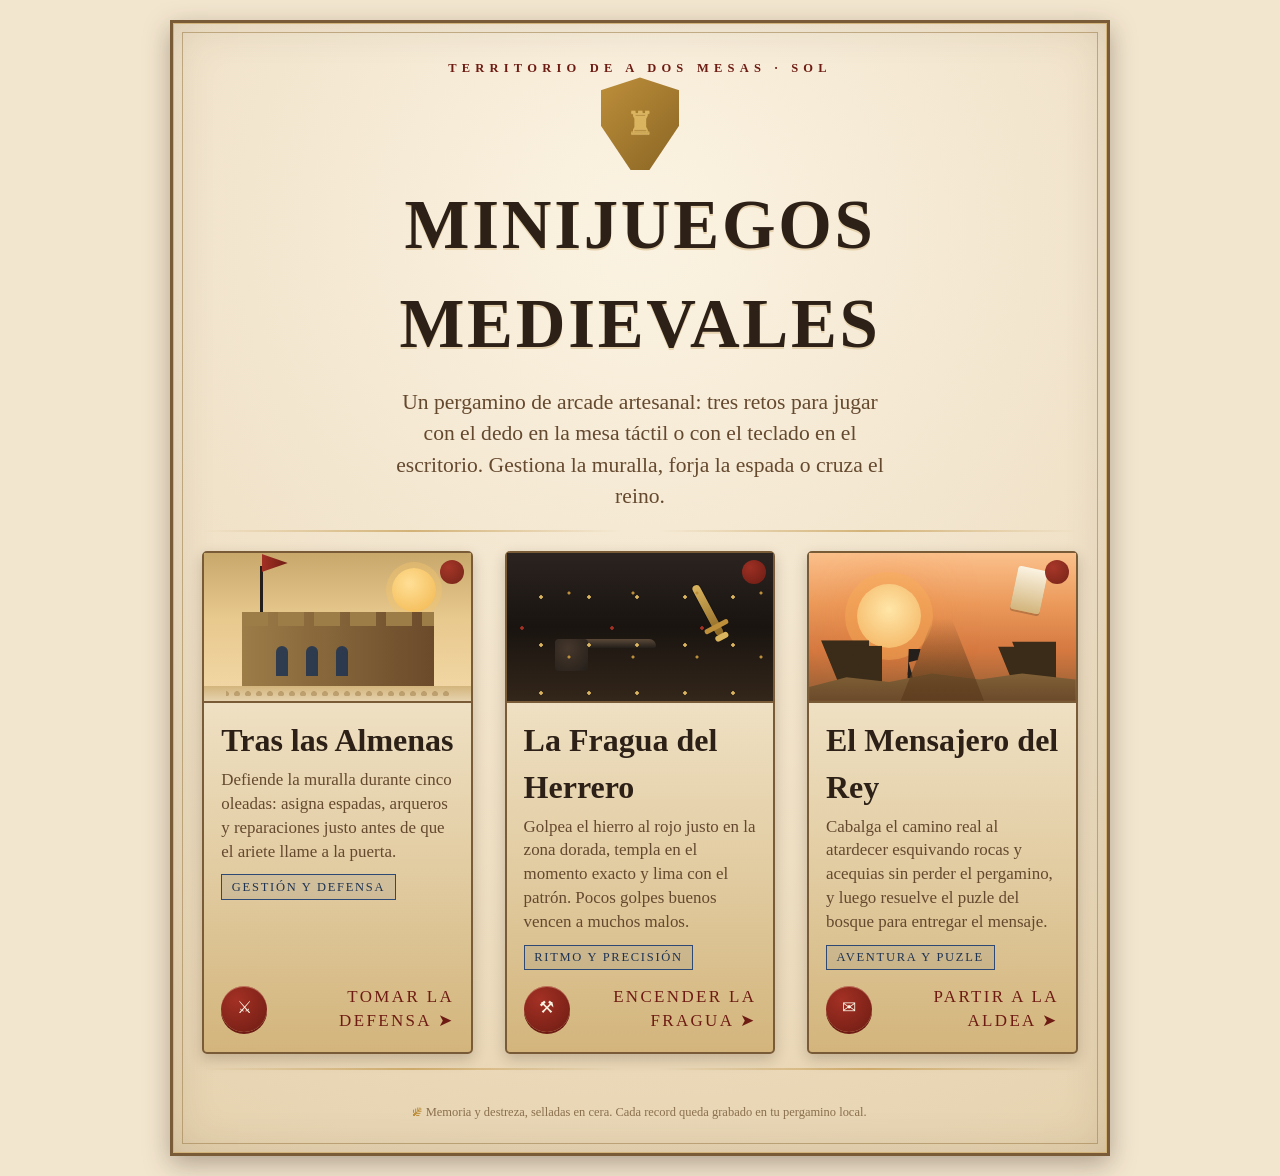
==== index.html @ dc5b3a31 "Minijuegos medievales (Sol solo): almenas, fragua y mensajero" ====
<!doctype html>
<html lang="es">
<head>
  <meta charset="utf-8">
  <meta name="viewport" content="width=device-width, initial-scale=1, viewport-fit=cover">
  <title>Minijuegos Medievales · Pergamino de Sol</title>
  <meta name="description" content="Pack de tres minijuegos arcade artesanales inspirados en el manuscrito medieval: almenas, fragua y camino real.">
  <link rel="stylesheet" href="style.css">
</head>
<body class="menu-pagina">

<main class="page">
  <div class="papel">

    <header class="cabecera">
      <div class="reino">Territorio de a dos mesas · Sol</div>
      <div class="crest" role="img" aria-label="Escudo de armas del reino"></div>
      <h1>Minijuegos Medievales</h1>
      <p class="sub">Un pergamino de arcade artesanal: tres retos para jugar con el dedo en la mesa
        táctil o con el teclado en el escritorio. Gestiona la muralla, forja la espada o cruza el reino.</p>
    </header>

    <div class="filig" aria-hidden="true"><span class="gema"></span></div>

    <!-- ==================== MENÚ DE TARJETAS ==================== -->
    <nav class="menu" aria-label="Juegos">

      <!-- Castillo · Tras las Almenas -->
      <a class="card" href="castillo.html" aria-label="Jugar Tras las Almenas: defensa del castillo">
        <div class="portada" aria-hidden="true">
          <div class="escena-castillo">
            <div class="cielo"></div>
            <div class="sol"></div>
            <div class="muralla">
              <div class="almenas"></div>
              <div class="vanos"></div>
              <div class="bandera"></div>
            </div>
            <div class="suelo"></div>
            <div class="piedras"></div>
          </div>
        </div>
        <div class="cuerpo">
          <h2>Tras las Almenas</h2>
          <p class="mecanica">Defiende la muralla durante cinco oleadas: asigna espadas, arqueros
            y reparaciones justo antes de que el ariete llame a la puerta.</p>
          <span class="etiqueta">Gestión y defensa</span>
          <div class="play-row">
            <span class="sello-lacre">⚔</span>
            <span class="promesa">Tomar la defensa</span>
          </div>
        </div>
      </a>

      <!-- Fragua · La Fragua del Herrero -->
      <a class="card" href="fragua.html" aria-label="Jugar La Fragua del Herrero: obra del hierro">
        <div class="portada" aria-hidden="true">
          <div class="escena-fragua">
            <div class="espada"></div>
            <div class="yunque">
              <div class="yugo"></div>
              <div class="cuerpo"></div>
            </div>
            <div class="chispas"></div>
          </div>
        </div>
        <div class="cuerpo">
          <h2>La Fragua del Herrero</h2>
          <p class="mecanica">Golpea el hierro al rojo justo en la zona dorada, templa en el momento
            exacto y lima con el patrón. Pocos golpes buenos vencen a muchos malos.</p>
          <span class="etiqueta">Ritmo y precisión</span>
          <div class="play-row">
            <span class="sello-lacre">⚒</span>
            <span class="promesa">Encender la fragua</span>
          </div>
        </div>
      </a>

      <!-- Heraldo · El Mensajero del Rey -->
      <a class="card" href="heraldo.html" aria-label="Jugar El Mensajero del Rey: cabalgar y entregar">
        <div class="portada" aria-hidden="true">
          <div class="escena-heraldo">
            <div class="sol-bajo"></div>
            <div class="arbol--a arbol"></div>
            <div class="arbol--b arbol"></div>
            <div class="arbol--c arbol"></div>
            <div class="arbol--d arbol"></div>
            <div class="pergamino"></div>
            <div class="jinete"></div>
            <div class="colinas"></div>
            <div class="carretera"></div>
          </div>
        </div>
        <div class="cuerpo">
          <h2>El Mensajero del Rey</h2>
          <p class="mecanica">Cabalga el camino real al atardecer esquivando rocas y acequias sin
            perder el pergamino, y luego resuelve el puzle del bosque para entregar el mensaje.</p>
          <span class="etiqueta">Aventura y puzle</span>
          <div class="play-row">
            <span class="sello-lacre">✉</span>
            <span class="promesa">Partir a la aldea</span>
          </div>
        </div>
      </a>

    </nav>

    <div class="filig" aria-hidden="true"><span class="gema"></span></div>

    <footer class="pie">
      <span>Memoria y destreza, selladas en cera. Cada record queda grabado en tu pergamino local.</span>
    </footer>

  </div>
</main>

</body>
</html>
---- style.css ----
/* ============================================================================
   MINIJUEGOS MEDIEVALES — style.css
   Estética: pergamino ilustrado → arcade artesanal.
   Sin dependencias ni recursos externos (CSS puro, fuentes del sistema).
   Arquitectura compartida para el menú y los 3 juegos. Clases generales y
   modificadores por <body class="juego castillo|fragua|heraldo">.
   ========================================================================== */

/* ---------------------------------------------------------------------------
   1 · TOKENS
--------------------------------------------------------------------------- */
:root {
  /* ---- paleta: pergamino cálido, tinta sepia, lacre, azul heráldico, oro ---- */
  --perga-alto: #fbf3e2;   /* pergamino claro (fondos elevados) */
  --perga:      #f3e6cf;   /* pergamino medio (fondo general) */
  --perga-som:  #e6d2ae;   /* pergamino sombreado */
  --perga-dor:  #d3b57c;   /* pergamino envejecido (detalles) */
  --tinta:      #2c2017;   /* tinta sepia oscura (texto principal) */
  --tinta-bla:  #65492f;   /* tinta media (subtextos) */
  --tinta-ten:  #8a6f4d;   /* tinta tenue (leyendas) */
  --sepia:      #7a5b37;
  --lacre:      #a33024;   /* rojo de lacre */
  --lacre-osc:  #6e1c13;
  --azul:       #2e4a74;   /* azul heráldico */
  --azul-osc:   #1e3352;
  --oro:        #bd8f3b;   /* oro envejecido */
  --oro-cl:     #dab45e;
  --oro-osc:    #8a6523;
  --tierra:     #6a4a2a;
  --tierra-cl:  #9c7c47;
  --caron:      #241f1a;   /* carbón / hierro */
  --verda:      #4a6b3a;   /* verde bosque (vida) */
  --acento:     var(--lacre); /* hue por defecto (cada juego lo modula) */

  /* ---- tipografía local (sin webfonts) ---- */
  --fuente-dis:      Georgia, "Palatino Linotype", "Book Antiqua", Palatino, "Times New Roman", serif;
  --fuente-cuerpo:   "Palatino Linotype", Georgia, "Times New Roman", serif;
  --fuente-mono:     "Courier New", "Consolas", monospace;

  /* ---- geometría ---- */
  --r-borde:   5px;      /* esquinas suaves pero cuadradas, nada "SaaS" */
  --min-touch: 48px;     /* objetivo táctil mínimo */

  /* ---- ritmo tipográfico fluido (clamp) ---- */
  --t-xxs:   clamp(0.68rem, 0.70rem + 0.1vw, 0.80rem);
  --t-xs:    clamp(0.80rem, 0.82rem + 0.2vw, 0.94rem);
  --t-sm:    clamp(0.92rem, 0.94rem + 0.2vw, 1.06rem);
  --t-md:    clamp(1.05rem, 1.12rem + 0.5vw, 1.35rem);
  --t-lg:    clamp(1.35rem, 1.55rem + 1.0vw, 2.00rem);
  --t-xl:    clamp(1.90rem, 2.30rem + 1.7vw, 3.10rem);
  --t-xxl:   clamp(2.50rem, 3.20rem + 2.4vw, 4.30rem);
}

/* ---------------------------------------------------------------------------
   2 · RESET + BASE
--------------------------------------------------------------------------- */
*, *::before, *::after { box-sizing: border-box; margin: 0; }

/* hidden siempre gana a cualquier display autor (overlays, hud, etc.) */
[hidden] { display: none !important; }

html { -webkit-text-size-adjust: 100%; text-size-adjust: 100%; }

body {
  font-family: var(--fuente-cuerpo);
  color: var(--tinta);
  background-color: var(--perga);
  min-height: 100vh;
  line-height: 1.45;
  overflow-x: hidden;
}
img, canvas, svg, video { max-width: 100%; display: block; }
button { font: inherit; cursor: pointer; touch-action: manipulation; }
input, textarea, select { font: inherit; }

/* Canvas de juego: el dedo no debe disparar scroll/zoom sobre el lienzo. */
canvas { touch-action: none; }

/* Franja segura (móviles con barra inferior / gestos) */
@supports (padding: max(1px)) {
  body { padding-bottom: max(0px, env(safe-area-inset-bottom)); }
}

/* Foco visible inequívoco */
:focus-visible {
  outline: 3px solid var(--oro-cl);
  outline-offset: 3px;
  box-shadow: 0 0 0 4px var(--perga-alto);
}
::selection { background: var(--sepia); color: var(--perga-alto); }

/* Reducción de movimiento */
@media (prefers-reduced-motion: reduce) {
  *, *::before, *::after {
    animation-duration: 0.001ms !important;
    animation-iteration-count: 1 !important;
    transition-duration: 0.001ms !important;
    scroll-behavior: auto !important;
  }
}

/* ---------------------------------------------------------------------------
   3 · HOJA DE PERGAMINO (página general: fondo, marco, filigrana)
--------------------------------------------------------------------------- */
.page {
  min-height: 100vh;
  padding: clamp(0.6rem, 0.8rem + 0.6vw, 1.4rem) clamp(0.75rem, 1rem + 1vw, 2rem);
  display: flex;
  flex-direction: column;
  align-items: center;
}

.papel {
  position: relative;
  width: min(96vw, 940px);
  background:
    radial-gradient(circle at 50% 18%, var(--perga-alto) 0%, var(--perga) 38%, var(--perga-som) 100%);
  border: 3px solid var(--sepia);
  box-shadow:
    inset 0 0 0 1px var(--perga-dor),
    inset 0 0 46px rgba(58, 37, 15, 0.12),
    0 8px 24px rgba(52, 34, 18, 0.35);
  padding: clamp(1rem, 1.2rem + 0.8vw, 2rem);
}
/* doble marco interior */
.papel::before {
  content: "";
  position: absolute; inset: 9px;
  border: 1px solid var(--tierra-cl);
  opacity: 0.55;
  pointer-events: none;
}

/* Filigrana horizontal con gema central */
.filig { display: flex; align-items: center; gap: 1.1rem; margin-block: 0.9rem; }
.filig::before, .filig::after {
  content: "";
  flex: 1; height: 2px;
  background: linear-gradient(90deg, transparent, var(--oro), transparent);
  opacity: 0.6;
}
.filig > .gema { color: var(--oro); font-size: var(--t-sm); line-height: 1; }

/* ---------------------------------------------------------------------------
   4 · TIPOGRAFÍA UTILITARIA
--------------------------------------------------------------------------- */
h1, h2, h3 { font-family: var(--fuente-dis); font-weight: 700; }
.versalitas {
  text-transform: uppercase;
  letter-spacing: 0.08em;
}
.centrado { text-align: center; }
.muted { color: var(--tinta-bla); }
.tenue { color: var(--tinta-ten); }

/* rótulo pequeño de heráldica (mini-mayúsculas espaciado) */
.rotulo {
  font-family: var(--fuente-dis);
  font-size: var(--t-xxs);
  text-transform: uppercase;
  letter-spacing: 0.18em;
  color: var(--oro-osc);
}

/* ---------------------------------------------------------------------------
   5 · BOTONES
--------------------------------------------------------------------------- */
.btn {
  display: inline-flex; align-items: center; justify-content: center; gap: 0.5rem;
  min-height: var(--min-touch);
  padding: 0.7rem 1.5rem;
  font-family: var(--fuente-dis);
  font-size: var(--t-md);
  letter-spacing: 0.05em;
  border: 2px solid var(--lacre-osc);
  background: linear-gradient(var(--lacre), var(--lacre-osc));
  color: var(--perga-alto);
  border-radius: var(--r-borde);
  box-shadow: 0 3px 0 var(--lacre-osc), inset 0 1.5px rgba(255, 214, 180, 0.30);
  cursor: pointer; user-select: none;
  transition: transform 90ms ease, box-shadow 90ms ease, filter 120ms ease;
  text-decoration: none;
}
.btn:hover, .btn:focus { filter: brightness(1.10); }
.btn:active { transform: translateY(2px); box-shadow: 0 1px 0 var(--lacre-osc); }

.btn--oro {
  background: linear-gradient(var(--oro), var(--oro-osc));
  border-color: var(--oro-osc);
  color: var(--caron);
  box-shadow: 0 3px 0 var(--oro-osc), inset 0 1.5px rgba(255, 240, 190, 0.45);
}
.btn--papel {
  background: linear-gradient(var(--perga-alto), var(--perga-dor));
  border-color: var(--sepia);
  color: var(--tinta);
  box-shadow: 0 3px 0 rgba(90, 63, 32, 0.5);
}
.btn--hueco {
  background: transparent; border: 2px solid currentColor; color: inherit;
  box-shadow: none;
}
.btn--pequeno { min-height: 44px; padding: 0.45rem 1rem; font-size: var(--t-sm); }
.btn--ancho { width: 100%; }

/* botón JUGAR — principal de la titular (convenio: #btn-jugar) */
.btn-jugar {
  min-width: 11rem;
  font-family: var(--fuente-dis);
  font-size: var(--t-lg);
  font-weight: 700;
  padding: 0.85rem 2.2rem;
  border-width: 3px;
}
.btn-jugar::before { content: "▶ "; }

/* ---------------------------------------------------------------------------
   6 · ESTADOS COMUNES (los juegos los reutilizan)
--------------------------------------------------------------------------- */
.is-hidden { display: none !important; }
.is-invis { visibility: hidden; }
.is-flash { animation: tap-flash 0.35s steps(2) both; }
@keyframes tap-flash { 0%, 100% { opacity: 1; } 50% { opacity: 0.15; } }
.is-mono { font-family: var(--fuente-mono); }
.is-faded { opacity: 0.55; }
.is-victoria { animation: eyeblink 7s ease-in-out; }
@keyframes eyeblink { 0%, 100% { transform: scale(1); } 50% { transform: scale(1.06); } }

.sello-pausa {
  position: absolute; inset: 0; z-index: 10;
  display: grid; place-items: center;
  background: rgba(47, 34, 20, 0.32);
}
.sello-pausa .sello {
  width: 118px; height: 118px; border-radius: 50%;
  border: 8px double var(--lacre);
  background: radial-gradient(var(--perga-alto), var(--perga-dor));
  display: grid; place-items: center; text-align: center;
  font-family: var(--fuente-dis);
  font-size: var(--t-sm); letter-spacing: 0.22em;
  color: var(--lacre-osc);
  text-transform: uppercase;
}

/* ---------------------------------------------------------------------------
   7 · CABECERA Y PIE DEL MENÚ
--------------------------------------------------------------------------- */
.cabecera { padding: 0.4rem 0 0.2rem; text-align: center; }
.cabecera .reino {
  font-family: var(--fuente-dis);
  font-size: var(--t-xxs);
  font-weight: 700;
  letter-spacing: 0.42em; text-transform: uppercase;
  color: var(--lacre-osc);
}
.cabecera h1 {
  font-size: var(--t-xxl);
  text-transform: uppercase; letter-spacing: 0.04em;
  color: var(--tinta);
  text-shadow: 0 2px 0 var(--perga-som);
}
.cabecera .sub {
  margin: 0.55em auto 0;
  max-width: 46ch; text-align: center;
  font-size: var(--t-md);
  color: var(--tinta-bla);
}

/* Escudo de armas (crest) con clip-path, sin imágenes */
.crest {
  width: clamp(52px, 58px + 1.6vw, 84px);
  aspect-ratio: 1 / 1.18;
  margin: 0 auto 0.35rem;
  clip-path: polygon(50% 0%, 100% 14%, 100% 52%, 62% 100%, 38% 100%, 0% 52%, 0% 14%);
  background: linear-gradient(135deg, var(--oro), var(--oro-osc));
  display: grid; place-items: center;
}
.crest::before {
  content: "";
  position: absolute; inset: 18%;
  clip-path: inherit;
  background: linear-gradient(135deg, var(--azul), var(--azul-osc));
}
.crest::after {
  content: "♜";
  font-size: var(--t-lg); color: var(--oro-cl);
  text-shadow: 0 1px 0 rgba(255, 226, 150, 0.5);
}

.pie {
  text-align: center;
  margin-top: 1.8rem;
  font-size: var(--t-xxs); color: var(--tinta-ten);
}
.pie::before { content: "⸙  "; color: var(--oro); font-size: var(--t-sm); }

/* ---------------------------------------------------------------------------
   8 · MENÚ: TARJETAS (enlaces táctiles grandes con portada CSS)
--------------------------------------------------------------------------- */
.menu {
  display: grid;
  grid-template-columns: repeat(auto-fill, minmax(260px, 1fr));
  gap: clamp(1.1rem, 1.4rem + 0.8vw, 2rem);
  justify-content: center;
  width: 100%;
  max-width: 900px;
  margin: 1.2rem auto 0;
}
.card {
  position: relative;
  display: flex; flex-direction: column;
  min-height: 320px;
  background: linear-gradient(var(--perga-alto), var(--perga-dor));
  border: 2px solid var(--sepia);
  border-radius: var(--r-borde);
  box-shadow: 0 5px 14px rgba(48, 32, 16, 0.22);
  text-decoration: none; color: inherit;
  transition: transform 140ms ease, box-shadow 140ms ease;
}
.card:hover, .card:focus-visible {
  transform: translateY(-4px);
  box-shadow: 0 12px 26px rgba(60, 32, 16, 0.38);
}
.card:focus-visible { outline: 3px solid var(--oro-cl); outline-offset: 3px; }

.card .cuerpo {
  padding: 0.9rem 1.05rem 1.1rem;
  display: flex; flex-direction: column; flex: 1;
}
.card h2 {
  font-size: var(--t-lg); color: var(--tinta);
  margin-bottom: 0.3rem;
}
.card .mecanica { font-size: var(--t-sm); color: var(--tinta-bla); line-height: 1.4; }
.card .etiqueta {
  align-self: flex-start;
  font-family: var(--fuente-dis);
  font-size: var(--t-xxs); text-transform: uppercase;
  letter-spacing: 0.14em; color: var(--azul-osc);
  background: rgba(46, 74, 116, 0.09);
  border: 1px solid var(--azul);
  padding: 0.18rem 0.6rem; margin-top: 0.7rem;
}
.card .play-row {
  margin-top: auto; padding-top: 0.9rem;
  display: flex; align-items: center;
  gap: 0.7rem;
}
.card .sello-lacre {
  flex: none;
  width: 46px; height: 46px; border-radius: 50%;
  background: radial-gradient(circle at 34% 30%, var(--lacre), var(--lacre-osc));
  box-shadow: 0 2px 0 var(--lacre-osc), inset 0 1px rgba(255, 220, 180, 0.4);
  color: var(--perga-alto);
  display: grid; place-items: center;
  font-family: var(--fuente-mono); font-size: var(--t-sm);
}
.card .promesa {
  flex: 1; text-align: right;
  font-family: var(--fuente-dis);
  font-size: var(--t-sm); letter-spacing: 0.14em;
  text-transform: uppercase; color: var(--lacre-osc);
}
.card .promesa::after { content: " ➤"; }

/* ---------------------------------------------------------------------------
   9 · PORTADAS — escenas decorativas 100% CSS (sin imágenes ni red)
   Cada una antevista la mecánica de su juego.
--------------------------------------------------------------------------- */
.portada {
  position: relative;
  aspect-ratio: 16 / 9;
  overflow: hidden;
  border-bottom: 2px solid var(--sepia);
}
.portada::after {   /* sello de lacre en esquina */
  content: "";
  position: absolute; right: 7px; top: 7px;
  width: 24px; height: 24px; border-radius: 50%;
  background: radial-gradient(circle at 34% 30%, var(--lacre), var(--lacre-osc));
  opacity: 0.95;
}

/* ---------- Portada 1 · CASTILLO: muralla en perfil besando el sol ---------- */
.escena-castillo { position: absolute; inset: 0; }
.escena-castillo .cielo {
  position: absolute; inset: 0;
  background: linear-gradient(180deg, #c9a86c, #e8c98e 45%, #f3d9a8);
}
.escena-castillo .sol {
  position: absolute; top: 10%; right: 13%;
  width: 44px; height: 44px; border-radius: 50%;
  background: radial-gradient(circle at 40% 35%, #ffdf96, #f2b64d);
  box-shadow: 0 0 0 6px rgba(240, 196, 110, 0.45);
}
.escena-castillo .muralla {
  position: absolute; left: 14%; right: 14%; bottom: 8%;
  height: 52%;
  background: linear-gradient(90deg, var(--tierra-cl), var(--tierra));
  border-radius: 6px 6px 0 0;
}
.escena-castillo .almenas {
  position: absolute; top: 0; left: 0; right: 0;
  height: 14px;
  background: var(--tierra-cl);
  -webkit-mask-image: repeating-linear-gradient(90deg, #000 0 26px, transparent 26px 36px);
  mask-image: repeating-linear-gradient(90deg, #000 0 26px, transparent 26px 36px);
}
.escena-castillo .vanos {
  position: absolute; left: 34px; top: 34px;
  width: 12px; height: 30px; border-radius: 6px 6px 0 0;
  background: var(--azul-osc); opacity: 0.85;
  box-shadow: 30px 0 0 var(--azul-osc), 60px 0 0 var(--azul-osc);
}
.escena-castillo .bandera {
  position: absolute; top: -46px; left: 18px;
  width: 3px; height: 46px; background: var(--caron);
}
.escena-castillo .bandera::after {
  content: "";
  position: absolute; left: 2px; top: -12px;
  width: 26px; height: 18px;
  background: linear-gradient(90deg, var(--lacre), var(--lacre-osc));
  clip-path: polygon(0 0, 100% 50%, 0 100%);
}
.escena-castillo .suelo {
  position: absolute; left: 0; right: 0; bottom: 0; height: 10%;
  background: linear-gradient(var(--perga-dor), var(--perga-som));
}
.escena-castillo .piedras {
  position: absolute; bottom: 3%; left: 8%; right: 8%; height: 6px;
  background-image:
    radial-gradient(circle, var(--tierra-cl) 2.6px, transparent 3.2px),
    radial-gradient(circle, var(--tierra-cl) 2.6px, transparent 3.2px);
  background-size: 22px 8px, 22px 8px;
  background-position: 0 0, 11px 0;
  opacity: 0.5;
}

/* ---------- Portada 2 · FRAGUA: yunque, espada y chispas ---------- */
.escena-fragua { position: absolute; inset: 0;
  background: linear-gradient(180deg, #2b2320, #191410, #33261a);
}
.escena-fragua .espada {
  position: absolute; top: 18%; right: 18%;
  width: 8px; height: 38%;
  border-radius: 4px;
  background: linear-gradient(var(--oro-cl), var(--oro-osc));
  transform: rotate(-28deg);
  transform-origin: center bottom;
  box-shadow: 0 0 0 1px rgba(0,0,0,0.25);
}
.escena-fragua .espada::before {   /* pomo */
  content: ""; position: absolute; bottom: -5px; left: 50%;
  width: 14px; height: 6px; border-radius: 3px;
  background: var(--oro-cl); transform: translateX(-50%);
}
.escena-fragua .espada::after {    /* cruce de guardas */
  content: ""; position: absolute; bottom: 12%; left: 50%;
  width: 26px; height: 5px; border-radius: 2px;
  background: var(--oro); transform: translateX(-50%);
}
.escena-fragua .yunque {
  position: absolute; left: 18%; bottom: 14%;
  width: 38%; height: 28%;
}
.escena-fragua .yunque .cuerpo {
  position: absolute; inset: 0 auto 10% 0; height: 58%;
  background: radial-gradient(ellipse at 40% 30%, #46372c, var(--caron));
  border-radius: 4px;
}
.escena-fragua .yunque .yugo {
  position: absolute; inset: 0 0 auto 0; height: 22%;
  background: linear-gradient(#5a4838, var(--caron));
  border-radius: 9px 9px 3px 3px;
}
.escena-fragua .chispas {
  position: absolute; inset: 0; pointer-events: none;
  background-image:
    radial-gradient(circle, var(--oro-cl) 0 1.5px, transparent 2px),
    radial-gradient(circle, var(--oro) 0 1px, transparent 2px),
    radial-gradient(circle, var(--lacre) 0 1.5px, transparent 2px);
  background-size: 48px 48px, 64px 64px, 90px 90px;
  background-position: 10px 20px, 30px 8px, 60px 30px;
  animation: chispas 1.35s steps(6) infinite;
}
@keyframes chispas {
  0%   { opacity: 0.4; }
  50%  { opacity: 1; }
  100% { opacity: 0.4; }
}

/* ---------- Portada 3 · HERALDO: camino real al atardecer ---------- */
.escena-heraldo { position: absolute; inset: 0;
  background: linear-gradient(180deg, #fbc08b, #ec9b5c, #d47840, #8f5c33);
}
.escena-heraldo .sol-bajo {
  position: absolute; bottom: 36%; left: 18%;
  width: 64px; height: 64px; border-radius: 50%;
  background: radial-gradient(circle at 50% 40%, #ffe6a8, #f3b05c);
  box-shadow: 0 0 0 12px rgba(247, 174, 90, 0.45), 0 0 54px rgba(242, 130, 50, 0.55);
}
.escena-heraldo .colinas {
  position: absolute; left: 0; right: 0; bottom: 0; height: 42%;
  background: linear-gradient(var(--tierra-cl), var(--tierra));
  clip-path: polygon(0 78%, 14% 62%, 30% 70%, 46% 56%, 64% 66%, 80% 56%, 100% 66%, 100% 100%, 0 100%);
}
.escena-heraldo .carretera {
  position: absolute; left: 50%; bottom: 0;
  transform: translateX(-50%);
  width: 34%; height: 56%;
  background: linear-gradient(180deg, rgba(94, 62, 30, 0) 0%, rgba(94, 62, 30, 0.92) 100%);
  clip-path: polygon(40% 0, 60% 0, 96% 100%, 4% 100%);
}
.escena-heraldo .arbol {
  position: absolute; bottom: 6%;
  width: 40px; height: 70px;
  background: #3a2c18;
  clip-path: polygon(50% 100%, 0 30%, 100% 30%, 100% 100%, 0 100%);
}
.escena-heraldo .arbol--a { left: 6%;  transform: scale(1.2); }
.escena-heraldo .arbol--b { left: 14%; transform: scale(0.8); }
.escena-heraldo .arbol--c { right: 8%; transform: scale(1.1); }
.escena-heraldo .arbol--d { right: 16%; transform: scale(0.75); }
.escena-heraldo .jinete {
  position: absolute; left: 34%; bottom: 15%;
  width: 30px; height: 30px;
  background: var(--caron);
  clip-path: polygon(30% 0, 70% 0, 60% 38%, 30% 46%, 44% 100%, 26% 100%);
}
.escena-heraldo .jinete::after {   /* montura del corcel */
  content: ""; position: absolute; left: -16px; bottom: 4px;
  width: 56px; height: 3px; border-radius: 3px;
  background: var(--caron);
}
.escena-heraldo .pergamino {
  position: absolute; top: 10%; right: 12%;
  width: 30px; height: 44px;
  background: linear-gradient(var(--perga-alto), var(--perga-dor));
  border-radius: 3px;
  transform: rotate(12deg);
  box-shadow: 0 2px 0 rgba(0,0,0,0.2);
}

/* ---------------------------------------------------------------------------
   10 · SHELL DE JUEGO (compartido por los 3 juegos, modulado por body class)
--------------------------------------------------------------------------- */
.juego .marco {
  position: relative;
  max-width: 500px;
  margin: 0 auto;
  padding: 0.8rem clamp(0.6rem, 0.8rem + 1vw, 1.3rem);
  border: 3px solid var(--oro);
  border-radius: var(--r-borde);
  background: linear-gradient(var(--perga), var(--perga-som));
  box-shadow: 0 6px 18px rgba(52, 34, 18, 0.30);
}
.juego .volver {
  display: inline-flex; align-items: center; gap: 0.3rem;
  font-family: var(--fuente-dis); font-size: var(--t-xs);
  color: var(--tinta-bla);
  background: transparent; border: 1px solid var(--sepia);
  padding: 0.35rem 0.7rem; border-radius: 3px;
  text-decoration: none;
  min-height: 40px;
  /* por encima del overlay de título (fixed, z-index 20) para poder volver al menú */
  position: relative; z-index: 30;
}
.juego .volver:hover, .juego .volver:focus-visible {
  color: var(--lacre-osc);
  border-color: var(--lacre);
  outline: 3px solid var(--oro-cl);
  outline-offset: 2px;
}
.juego .volver::before { content: "☚  "; }
.juego h1.titulo-juego {
  font-size: var(--t-lg); text-align: center;
  letter-spacing: 0.06em; color: var(--tinta);
  margin: 0.25em 0 0.4em;
}

/* ---- overlay de título (convenio: .overlay#mj-titulo) ---- */
.overlay {
  position: fixed; inset: 0; z-index: 20;
  display: grid; place-items: center;
  padding: 1.2rem;
  background: radial-gradient(120% 120% at 50% 32%, var(--perga-alto), var(--perga) 52%, #59432b 130%);
  overflow-y: auto;
}
.overlay .panel-titulo {
  width: min(480px, 100%);
  background: linear-gradient(var(--perga-alto), var(--perga-dor));
  border: 3px solid var(--azul-osc);
  box-shadow: inset 0 0 0 1px var(--perga-alto), 0 10px 26px rgba(30, 20, 10, 0.5);
  padding: clamp(1.2rem, 1.4rem + 1vw, 1.9rem);
  border-radius: var(--r-borde);
  text-align: center;
}
.overlay .panel-titulo .reino {
  font-family: var(--fuente-dis); font-size: var(--t-xxs);
  letter-spacing: 0.3em; text-transform: uppercase; color: var(--lacre-osc);
}
.overlay .panel-titulo .crest {
  width: clamp(46px, 52px + 1vw, 64px);
  margin: 0.4rem auto;
}
.overlay .panel-titulo h2 {
  font-size: var(--t-xl); text-transform: uppercase;
  letter-spacing: 0.05em; color: var(--tinta);
}
.overlay .panel-titulo .mecanica-texto {
  font-size: var(--t-sm); line-height: 1.5; color: var(--tinta-bla);
  text-align: left;
  margin-top: 0.8rem;
  border-top: 1px dashed var(--sepia);
  padding-top: 0.7rem;
}
.overlay .panel-titulo .mecanica-texto ul { margin: 0.3rem 0 0 1.1rem; }
.overlay .panel-titulo .btn-jugar { margin-top: 1.1rem; }
.overlay .panel-titulo .nota {
  font-size: var(--t-xxs); color: var(--tinta-ten);
  margin-top: 0.6rem;
}

/* ---- HUD (barra de estado en vivo) ---- */
.hud {
  position: sticky; top: 0; z-index: 5;
  display: flex; flex-wrap: wrap; align-items: center;
  gap: 0.4rem clamp(0.6rem, 1rem, 1.4rem);
  padding: 0.45rem 0.6rem;
  background: linear-gradient(180deg, var(--caron), #33291b);
  color: var(--perga-alto);
  border: 2px solid var(--acento);
  font-family: var(--fuente-mono); font-size: var(--t-xxs);
}
.hud .chip {
  display: inline-flex; align-items: center; gap: 0.3rem;
  background: rgba(0,0,0,0.30); padding: 0.22rem 0.5rem;
  border-radius: 3px;
}
.hud .etq { color: var(--perga-dor); opacity: 0.9; }
.hud .val { color: var(--perga-alto); font-weight: 700; }

/* barra genérica de cantidad (vida del muro, calidad, etc.) */
.barra {
  flex: 1 1 140px; height: 13px; border-radius: 6px;
  background: #16100c;
  overflow: hidden;
  border: 1px solid rgba(0,0,0,0.4);
}
.barra .lleno {
  display: block; height: 100%; width: 100%;
  background: var(--verda);
  transition: width 260ms ease;
}
.barra--lacre .lleno { background: var(--lacre); }
.barra--oro .lleno   { background: var(--oro); }
.barra--azul .lleno  { background: var(--azul); }
.etq-barra {
  width: 100%;
  font-size: var(--t-xxs); text-transform: uppercase;
  letter-spacing: 0.16em; color: var(--tinta-ten);
}

/* ---- escenario: contenedor del lienzo ---- */
.escenario {
  position: relative;
  margin: 0.6rem 0;
  border: 2px solid var(--acento);
  background: linear-gradient(180deg, #efe0c2, var(--perga-dor));
}
.escenario canvas {
  touch-action: none;
  display: block; width: 100%;
  aspect-ratio: 16 / 9;
}
.escenario .manto {   /* viñeta de calidez (sutil, no glassmorphism) */
  position: absolute; inset: 0; pointer-events: none;
  background: radial-gradient(ellipse at center, transparent 64%, rgba(41, 27, 12, 0.28));
}
.nota-canvas {
  font-size: var(--t-xxs); color: var(--tinta-ten); text-align: center;
}

/* ---- paneles de estado (recursos, inventario) ---- */
.paneles {
  display: grid; gap: 0.7rem;
  grid-template-columns: repeat(auto-fit, minmax(150px, 1fr));
}
.panel {
  border: 1px solid var(--sepia);
  background: var(--perga-alto);
  padding: 0.6rem 0.8rem;
  display: flex; flex-direction: column; gap: 0.3rem;
  box-shadow: 0 2px 0 var(--perga-som);
}
.panel h4 {
  font-family: var(--fuente-dis); font-size: var(--t-xs);
  text-transform: uppercase; letter-spacing: 0.1em;
  color: var(--tinta-bla);
}
.panel .filera { display: flex; justify-content: space-between; font-size: var(--t-xs); }

/* ---------------------------------------------------------------------------
   11 · CONTROLES TÁCTILES (≥48px) + MODIFICADORES POR JUEGO
--------------------------------------------------------------------------- */
.controles {
  position: sticky; bottom: 0; z-index: 5;
  display: flex; flex-wrap: wrap; justify-content: center;
  gap: 0.65rem;
  padding: 0.6rem 0.6rem max(0.6rem, env(safe-area-inset-bottom, 0px));
  background: linear-gradient(180deg, #3b2e1e, var(--caron));
  border-top: 2px solid var(--acento);
}
.tbtn {
  min-width: 82px; min-height: var(--min-touch);
  padding: 0.55rem 0.85rem;
  font-family: var(--fuente-dis); font-size: var(--t-sm);
  letter-spacing: 0.04em;
  color: var(--perga-alto);
  background: linear-gradient(var(--ctb-a, var(--azul)), var(--ctb-b, var(--azul-osc)));
  border: 2px solid var(--azul-osc);
  border-radius: 4px;
  box-shadow: 0 3px 0 var(--azul-osc);
  cursor: pointer; user-select: none; touch-action: manipulation;
  transition: transform 70ms ease;
}
.tbtn:active { transform: translateY(2px); box-shadow: 0 1px 0 var(--azul-osc); }
.tbtn .tecla {
  display: block;
  font-family: var(--fuente-mono); font-size: var(--t-xxs);
  opacity: 0.7;
}
/* acentos / portadas de botón por juego */
body.castillo { --acento: var(--lacre); }
body.fragua  { --acento: var(--oro); }
body.heraldo { --acento: var(--tierra); }
body.castillo .tbtn { --ctb-a: var(--lacre); --ctb-b: var(--lacre-osc); border-color: var(--lacre-osc); box-shadow: 0 3px 0 var(--lacre-osc); }
body.fragua  .tbtn { --ctb-a: var(--oro-cl); --ctb-b: var(--oro-osc); border-color: var(--oro-osc); box-shadow: 0 3px 0 var(--oro-osc); color: var(--caron); }
body.heraldo .tbtn { --ctb-a: var(--tierra-cl); --ctb-b: var(--tierra); border-color: var(--tierra); box-shadow: 0 3px 0 var(--tierra); }

.tbtn--lacre { background: linear-gradient(var(--lacre), var(--lacre-osc)); border-color: var(--lacre-osc); color: var(--perga-alto); }
.tbtn--oro   { background: linear-gradient(var(--oro-cl), var(--oro-osc)); border-color: var(--oro-osc); color: var(--caron); }
.tbtn--tierra{ background: linear-gradient(var(--tierra-cl), var(--tierra)); border-color: var(--tierra); color: var(--perga-alto); }

/* ---------------------------------------------------------------------------
   RESPONSIVE (mobile-first)
   --------------------------------------------------------------------------- */
/* ---------------------------------------------------------------------------
   12 · ESTADOS DE JUEGO + AVISOS (compartido por los 3 juegos)
--------------------------------------------------------------------------- */
/* panel final de victoria/derrota */
.overlay .panel-titulo.panel--victoria { border-color: var(--oro-osc); }
.overlay .panel-titulo.panel--victoria h2 { color: var(--oro-osc); }
.overlay .panel-titulo.panel--derrota  { border-color: var(--lacre-osc); }
.overlay .panel-titulo.panel--derrota h2 { color: var(--lacre-osc); }
.overlay .panel-titulo .datos-grid {
  display: grid; grid-template-columns: 1fr 1fr; gap: 0.5rem 0.8rem;
  text-align: left;
}
.overlay .panel-titulo .datos-grid b { font-family: var(--fuente-mono); }
.overlay .panel-titulo .record {
  margin-top: 0.6rem; font-size: var(--t-xs);
  color: var(--oro-osc); text-align: center;
}
.overlay .panel-titulo .btn-rejugar { margin-top: 0.9rem; }

/* toast/aviso superior */
.aviso {
  position: fixed; top: clamp(0.5rem, 0.7rem + 1vw, 1.2rem); left: 50%;
  transform: translateX(-50%); z-index: 30;
  max-width: min(92vw, 420px);
  padding: 0.55rem 1.1rem;
  background: linear-gradient(var(--perga-alto), var(--perga-dor));
  border: 2px solid var(--oro); border-radius: var(--r-borde);
  box-shadow: 0 5px 14px rgba(0,0,0,0.38);
  font-family: var(--fuente-dis); text-align: center;
  color: var(--tinta);
  animation: aviso-in 0.28s ease both;
}
@keyframes aviso-in {
  0% { opacity: 0; transform: translate(-50%, -8px); }
  100% { opacity: 1; transform: translate(-50%, 0); }
}
/* barras pequeñas de progreso (cola de formación) */
.progreso {
  flex: 1 1 auto; height: 10px; border-radius: 5px;
  background: #16100c; overflow: hidden;
}
.progreso .lleno { display: block; height: 100%; background: var(--oro); }

/* ---- fragua: leyendas no-color, celdas de símbolos, resultado ---- */
.legend-row { display: flex; flex-wrap: wrap; gap: 0.45rem; }
.legend-chip {
  display: inline-flex; align-items: center; gap: 0.35rem;
  font-size: var(--t-xxs); text-transform: uppercase; letter-spacing: 0.1em;
  color: var(--tinta-bla);
  border: 1px solid var(--sepia); border-radius: 3px;
  padding: 0.18rem 0.5rem; background: var(--perga-alto);
}
.legend-chip b { font-family: var(--fuente-mono); font-size: 0.95em; }
.legend-chip .pleca-oro   { width: 1.15em; height: 0.55em; background:
  repeating-linear-gradient(45deg, var(--oro-cl) 0 3px, var(--oro-osc) 3px 6px);
  border: 1px solid var(--oro-osc); }
.legend-chip .pleca-azul  { width: 1.15em; height: 0.55em; background:
  repeating-linear-gradient(-45deg, #7fa6d0 0 3px, var(--azul-osc) 3px 6px);
  border: 1px solid var(--azul-osc); }

.symbol-cell {
  display: inline-grid; place-items: center;
  width: 40px; height: 40px; border: 2px solid var(--oro-osc);
  border-radius: 4px; background: var(--perga-alto);
  font-family: var(--fuente-dis); font-size: 1.5rem; color: var(--tinta);
}
.symbol-cell.ok { background: var(--oro-cl); color: var(--caron); border-color: var(--oro-osc); }
.symbol-cell.act { outline: 3px solid var(--lacre); outline-offset: 2px; }

/* ---- heraldo: fila de símbolos del puzle y estado del bosque ---- */
.simbolo-row { display: flex; flex-wrap: wrap; gap: 0.55rem; justify-content: center; }
.simbolo-row .symbol-cell { width: 46px; height: 46px; font-size: 1.7rem; }
.puzle-estado {
  margin-top: 0.5rem; font-size: var(--t-xs); color: var(--tinta-bla);
  text-align: center; line-height: 1.4;
}

.grado-final {
  font-family: var(--fuente-dis);
  font-size: clamp(3.2rem, 15vw, 4.8rem); line-height: 1;
  color: var(--oro-osc); letter-spacing: 0.06em;
  margin: 0.15em 0;
}
.desglose {
  display: grid; gap: 0.25rem;
  text-align: left; font-size: var(--t-xs); color: var(--tinta-bla);
  border-top: 1px dashed var(--sepia); margin-top: 0.7rem; padding-top: 0.6rem;
}
.desglose span { display: flex; justify-content: space-between; gap: 1rem; }

@media (max-width: 430px) {
  .cabecera h1 { font-size: clamp(1.55rem, 9vw, 2.2rem); letter-spacing: 0.02em; }
  .menu { grid-template-columns: 1fr; }
  .card h2 { font-size: var(--t-md); }
  .controles { gap: 0.5rem; }
  .tbtn { min-width: 74px; flex: 1 1 0; }
}
@media (min-width: 700px) {
  .menu { grid-template-columns: repeat(3, minmax(0, 1fr)); }
}
@media (max-width: 400px) {
  .overlay .panel-titulo h2 { font-size: var(--t-lg); }
}

/* fin de style.css */
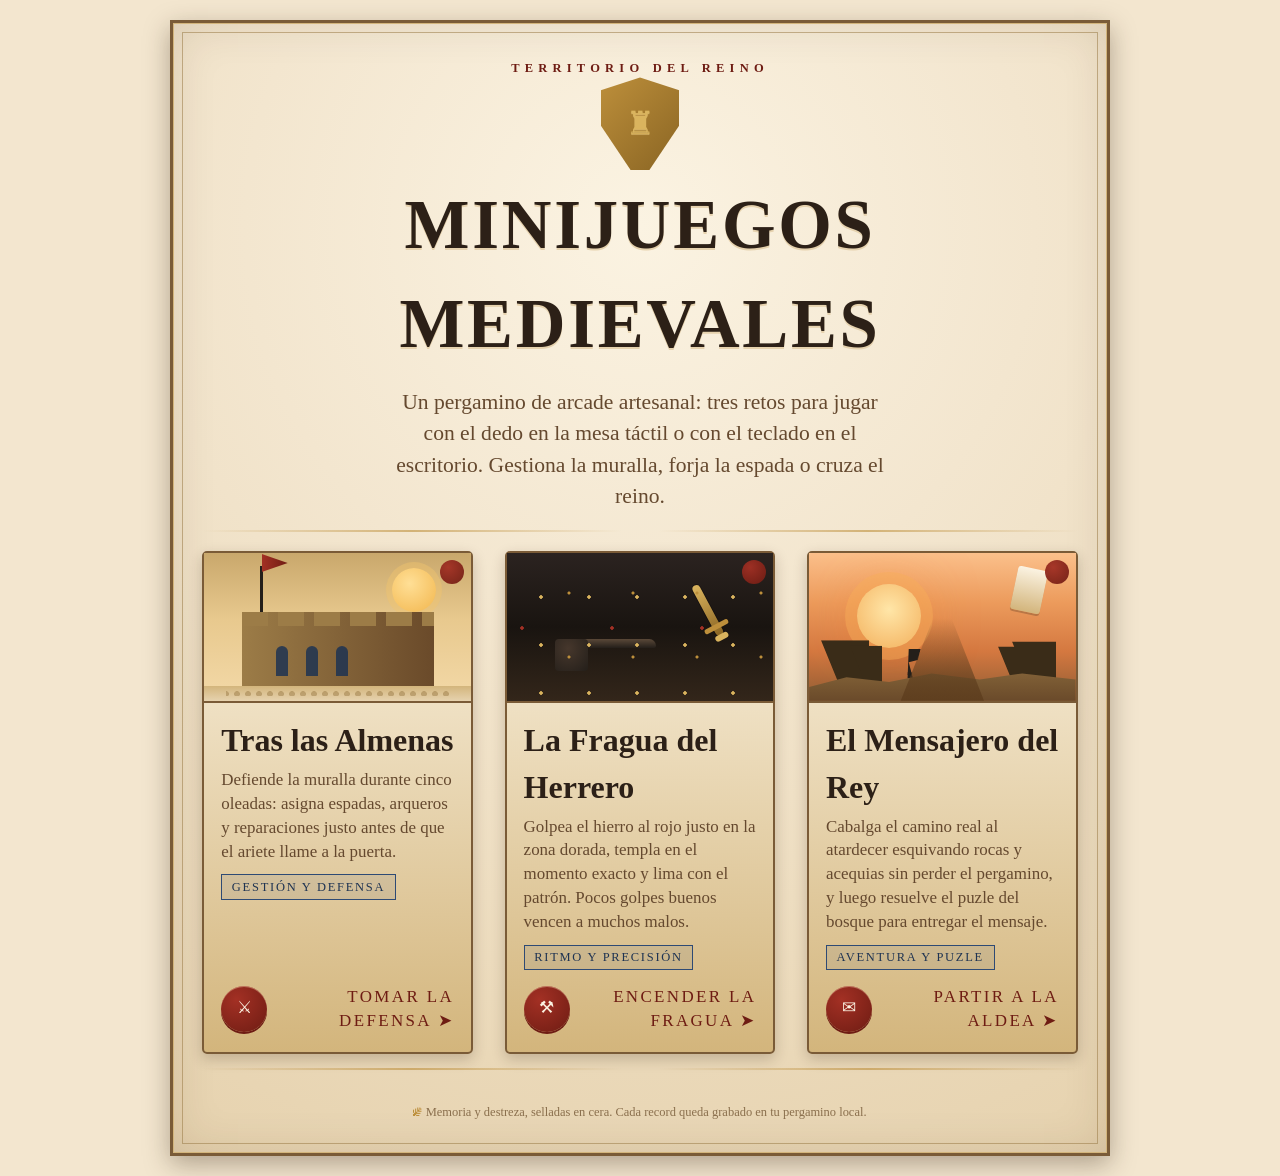
==== commit d3cf3054: "Limpia filtraciones del modelo (Sol/DeepSeek) en producción" ====
--- a/index.html
+++ b/index.html
@@ -3,7 +3,7 @@
 <head>
   <meta charset="utf-8">
   <meta name="viewport" content="width=device-width, initial-scale=1, viewport-fit=cover">
-  <title>Minijuegos Medievales · Pergamino de Sol</title>
+  <title>Minijuegos Medievales · Pergamino del Reino</title>
   <meta name="description" content="Pack de tres minijuegos arcade artesanales inspirados en el manuscrito medieval: almenas, fragua y camino real.">
   <link rel="stylesheet" href="style.css">
 </head>
@@ -13,7 +13,7 @@
   <div class="papel">
 
     <header class="cabecera">
-      <div class="reino">Territorio de a dos mesas · Sol</div>
+      <div class="reino">Territorio del Reino</div>
       <div class="crest" role="img" aria-label="Escudo de armas del reino"></div>
       <h1>Minijuegos Medievales</h1>
       <p class="sub">Un pergamino de arcade artesanal: tres retos para jugar con el dedo en la mesa
